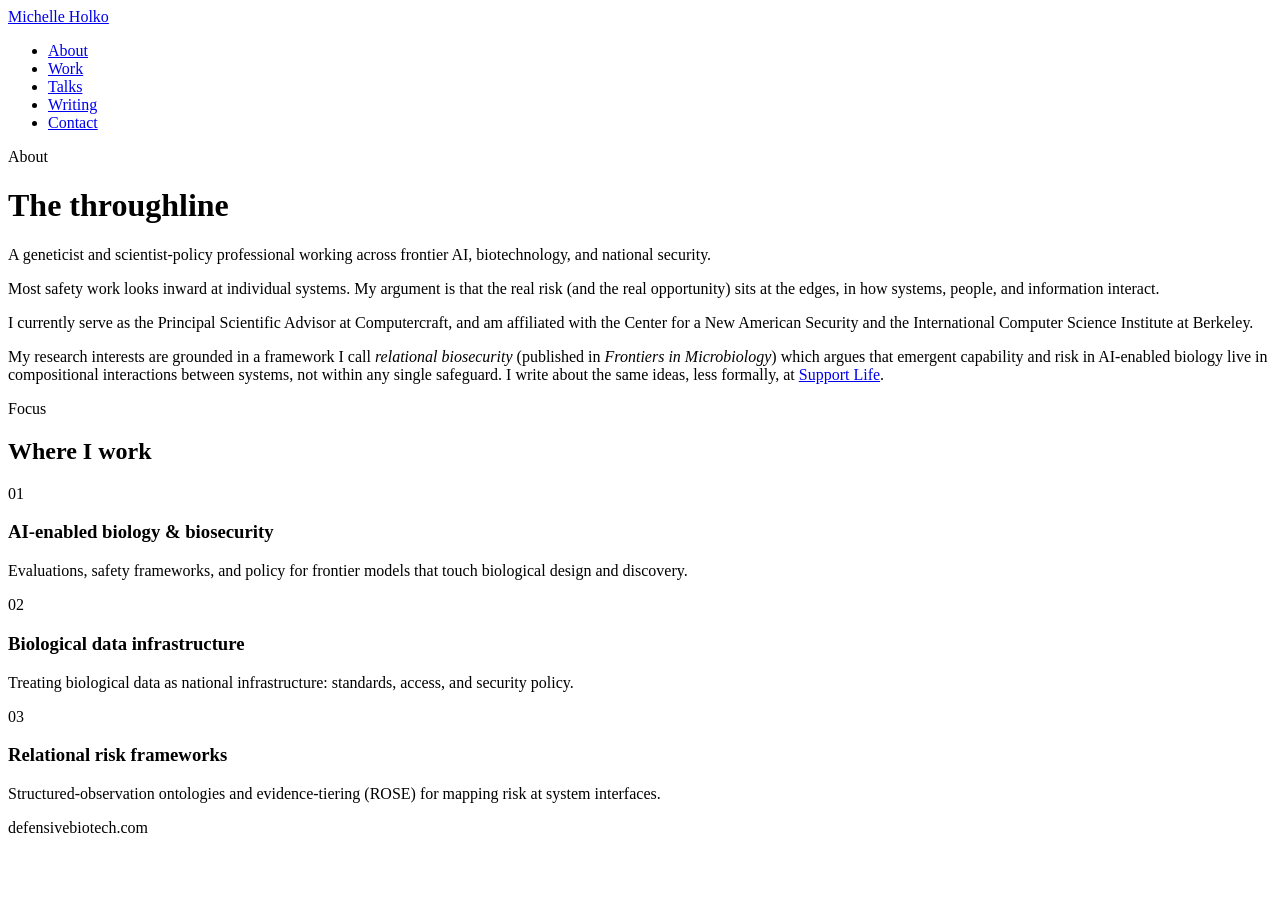
==== about.html @ 617e9eb0 "Add files via upload" ====
<!DOCTYPE html>
<html lang="en">
<head>
<meta charset="UTF-8">
<meta name="viewport" content="width=device-width, initial-scale=1.0">
<title>About - Michelle Holko</title>
<link rel="stylesheet" href="css/site.css">
</head>
<body class="theme-light">

<nav>
  <div class="wrap">
    <a class="nav-name" href="index.html">Michelle Holko</a>
    <ul class="nav-links">
      <li><a href="about.html" class="active">About</a></li>
      <li><a href="work.html">Work</a></li>
      <li><a href="talks.html">Talks</a></li>
      <li><a href="writing.html">Writing</a></li>
      <li><a href="contact.html">Contact</a></li>
    </ul>
  </div>
</nav>

<div class="page-head wrap">
  <span class="eyebrow">About</span>
  <h1>The throughline</h1>
  <p>A geneticist and scientist-policy professional working across frontier AI, biotechnology, and national security.</p>
</div>

<section class="block">
  <div class="wrap">
    <div class="about-copy">
      <p class="lede">Most safety work looks inward at individual systems. My argument is that the real risk (and the real opportunity) sits at the edges, in how systems, people, and information interact.</p>
      <p>I currently serve as the Principal Scientific Advisor at Computercraft, and am affiliated with the Center for a New American Security and the International Computer Science Institute at Berkeley.</p>
      <p>My research interests are grounded in a framework I call <em>relational biosecurity</em> (published in <em>Frontiers in Microbiology</em>) which argues that emergent capability and risk in AI-enabled biology live in compositional interactions between systems, not within any single safeguard. I write about the same ideas, less formally, at <a href="writing.html">Support Life</a>.</p>
    </div>
  </div>
</section>

<section class="block alt">
  <div class="wrap">
    <div class="section-head">
      <span class="eyebrow">Focus</span>
      <h2>Where I work</h2>
    </div>
    <div class="cards">
      <div class="card">
        <span class="num">01</span>
        <h3>AI-enabled biology & biosecurity</h3>
        <p>Evaluations, safety frameworks, and policy for frontier models that touch biological design and discovery.</p>
      </div>
      <div class="card">
        <span class="num">02</span>
        <h3>Biological data infrastructure</h3>
        <p>Treating biological data as national infrastructure: standards, access, and security policy.</p>
      </div>
      <div class="card">
        <span class="num">03</span>
        <h3>Relational risk frameworks</h3>
        <p>Structured-observation ontologies and evidence-tiering (ROSE) for mapping risk at system interfaces.</p>
      </div>
    </div>
  </div>
</section>

<footer>defensivebiotech.com</footer>
</body>
</html>
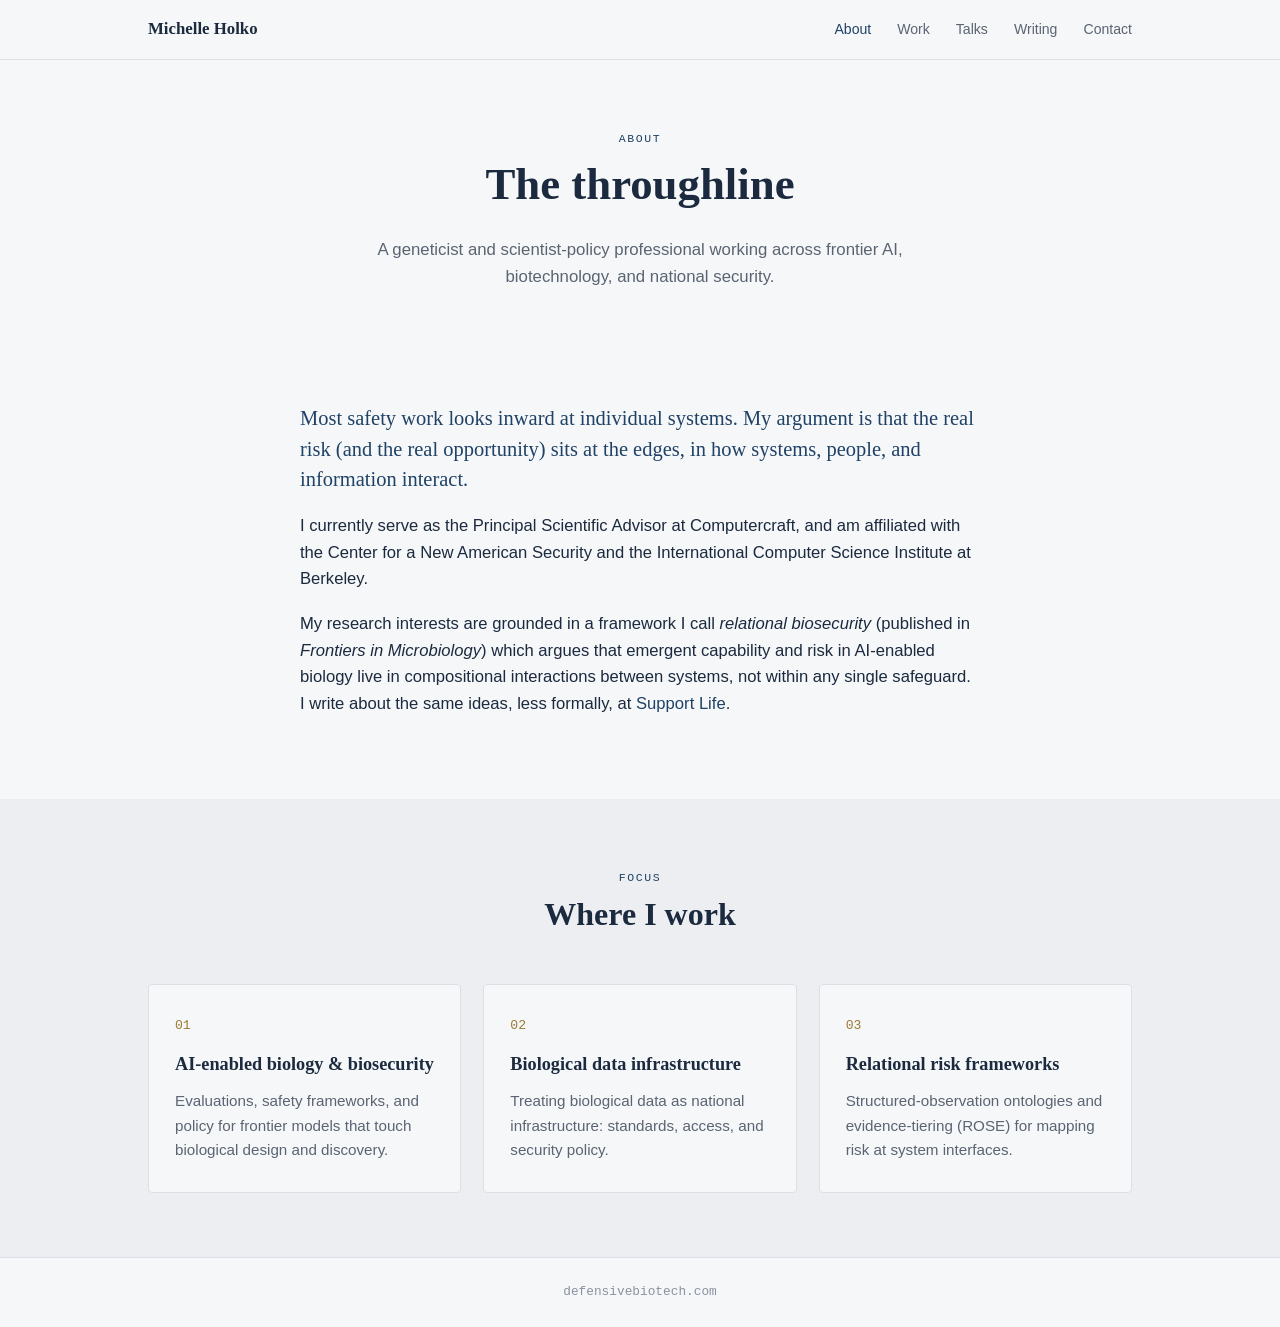
==== commit b6583ac6: "Add files via upload" ====
--- a/about.html
+++ b/about.html
@@ -4,7 +4,7 @@
 <meta charset="UTF-8">
 <meta name="viewport" content="width=device-width, initial-scale=1.0">
 <title>About - Michelle Holko</title>
-<link rel="stylesheet" href="css/site.css">
+<link rel="stylesheet" href="site.css">
 </head>
 <body class="theme-light">
 
--- a/site.css
+++ b/site.css
@@ -0,0 +1,172 @@
+@import url('https://fonts.googleapis.com/css2?family=Fraunces:opsz,wght@9..144,400;9..144,500;9..144,600&family=IBM+Plex+Sans:wght@400;500;600&family=IBM+Plex+Mono:wght@400;500&display=swap');
+
+:root{
+  --max:1040px;
+  /* light theme (interior pages) */
+  --l-bg:#F6F7F9;
+  --l-bg-deep:#ECEEF2;
+  --l-ink:#1B2A3E;
+  --l-slate:#5A6472;
+  --l-slate-light:#8B93A0;
+  --l-accent:#2E5C8A;
+  --l-accent-deep:#1F4266;
+  --l-accent-bg:#E5ECF3;
+  --l-line:#DBE0E6;
+  --l-gold:#9C7A33;
+}
+*{box-sizing:border-box;}
+html{scroll-behavior:smooth;}
+body{
+  margin:0;
+  font-family:'IBM Plex Sans', sans-serif;
+  line-height:1.6;
+  font-size:16px;
+}
+h1,h2,h3{font-family:'Fraunces', serif; font-weight:600; margin:0;}
+.wrap{max-width:var(--max); margin:0 auto; padding:0 28px;}
+a{text-decoration:none;}
+
+/* ============ LIGHT THEME (interior pages) ============ */
+body.theme-light{background:var(--l-bg); color:var(--l-ink);}
+.theme-light a{color:var(--l-accent-deep);}
+.theme-light .eyebrow{
+  font-family:'IBM Plex Mono', monospace; font-size:0.72rem; letter-spacing:0.14em;
+  text-transform:uppercase; color:var(--l-accent-deep);
+}
+.theme-light nav{
+  position:sticky; top:0; z-index:50;
+  background:rgba(246,247,249,0.92); backdrop-filter:blur(6px);
+  border-bottom:1px solid var(--l-line);
+}
+.theme-light nav .wrap{display:flex; align-items:center; justify-content:space-between; padding:16px 28px;}
+.theme-light .nav-name{font-family:'Fraunces', serif; font-weight:600; font-size:1.05rem; color:var(--l-ink);}
+.theme-light .nav-links{display:flex; gap:26px; list-style:none; margin:0; padding:0; font-size:0.88rem;}
+.theme-light .nav-links a{color:var(--l-slate);}
+.theme-light .nav-links a:hover, .theme-light .nav-links a.active{color:var(--l-accent-deep);}
+
+.theme-light .page-head{padding:64px 0 48px; text-align:center;}
+.theme-light .page-head h1{font-size:clamp(2rem,4vw,2.8rem);}
+.theme-light .page-head p{color:var(--l-slate); max-width:560px; margin:16px auto 0; font-size:1.05rem;}
+
+.theme-light section.block{padding:64px 0;}
+.theme-light section.block.alt{background:var(--l-bg-deep);}
+.theme-light .section-head{text-align:center; margin-bottom:44px;}
+.theme-light .section-head h2{font-size:clamp(1.5rem,3vw,2rem);}
+
+.theme-light .about-copy{max-width:680px; margin:0 auto; text-align:left;}
+.theme-light .about-copy p{margin:0 0 18px; font-size:1.04rem;}
+.theme-light .about-copy p.lede{
+  font-family:'Fraunces', serif; font-size:1.28rem; font-weight:500;
+  color:var(--l-accent-deep); line-height:1.5;
+}
+
+.theme-light .cards{display:grid; grid-template-columns:repeat(3,1fr); gap:22px;}
+.theme-light .card{background:var(--l-bg); border:1px solid var(--l-line); border-radius:4px; padding:30px 26px;}
+.theme-light .card .num{font-family:'IBM Plex Mono', monospace; color:var(--l-gold); font-size:0.82rem; display:block; margin-bottom:14px;}
+.theme-light .card h3{font-size:1.14rem; margin-bottom:10px; color:var(--l-ink);}
+.theme-light .card p{margin:0; color:var(--l-slate); font-size:0.95rem;}
+
+.theme-light .timeline{max-width:720px; margin:0 auto;}
+.theme-light .tl-item{display:grid; grid-template-columns:150px 1fr; gap:24px; padding:22px 0; border-top:1px solid var(--l-line);}
+.theme-light .tl-item:last-child{border-bottom:1px solid var(--l-line);}
+.theme-light .tl-date{font-family:'IBM Plex Mono', monospace; font-size:0.82rem; color:var(--l-slate-light); padding-top:3px;}
+.theme-light .tl-role h3{font-size:1.05rem; margin-bottom:4px; color:var(--l-ink);}
+.theme-light .tl-role p{margin:0; color:var(--l-slate); font-size:0.94rem;}
+
+.theme-light .media-list{max-width:760px; margin:0 auto;}
+.theme-light .media-item{display:flex; justify-content:space-between; align-items:baseline; gap:20px; padding:22px 0; border-top:1px solid var(--l-line);}
+.theme-light .media-list .media-item:last-child{border-bottom:1px solid var(--l-line);}
+.theme-light .media-item h3{font-size:1.04rem; font-family:'IBM Plex Sans', sans-serif; margin-bottom:4px; color:var(--l-ink);}
+.theme-light .media-item p{margin:0; color:var(--l-slate); font-size:0.92rem;}
+.theme-light .media-tag{font-family:'IBM Plex Mono', monospace; font-size:0.74rem; color:var(--l-accent-deep); white-space:nowrap; padding-top:2px;}
+
+.theme-light .writing-grid{display:grid; grid-template-columns:repeat(2,1fr); gap:24px; max-width:840px; margin:0 auto;}
+.theme-light .writing-card{background:var(--l-bg); border:1px solid var(--l-line); border-radius:6px; overflow:hidden;}
+.theme-light .writing-card img{width:100%; height:170px; object-fit:cover; display:block; background:var(--l-bg-deep);}
+.theme-light .writing-card .body{padding:20px 22px;}
+.theme-light .writing-card h3{font-size:1.08rem; margin-bottom:8px; color:var(--l-ink);}
+.theme-light .writing-card p{margin:0 0 12px; color:var(--l-slate); font-size:0.92rem;}
+.theme-light .writing-card a{font-family:'IBM Plex Mono', monospace; font-size:0.78rem;}
+
+.theme-light .img-placeholder{
+  display:flex; align-items:center; justify-content:center;
+  color:var(--l-slate-light); font-family:'IBM Plex Mono', monospace; font-size:0.75rem;
+  border:1px dashed var(--l-slate-light);
+}
+
+.theme-light .contact{text-align:center; padding:80px 0 90px;}
+.theme-light .contact h2{font-size:clamp(1.7rem,3.2vw,2.2rem); margin-bottom:14px; color:var(--l-ink);}
+.theme-light .contact p{color:var(--l-slate); max-width:480px; margin:0 auto 30px;}
+.theme-light .contact-links{display:flex; gap:16px; justify-content:center; flex-wrap:wrap;}
+.theme-light .btn{
+  font-family:'IBM Plex Mono', monospace; font-size:0.82rem; padding:12px 22px; border-radius:3px;
+  border:1px solid var(--l-ink); color:var(--l-ink);
+}
+.theme-light .btn.primary{background:var(--l-accent-deep); color:#fff; border-color:var(--l-accent-deep);}
+
+.theme-light footer{
+  border-top:1px solid var(--l-line); padding:24px 0; text-align:center;
+  color:var(--l-slate-light); font-size:0.8rem; font-family:'IBM Plex Mono', monospace;
+}
+
+.placeholder-flag{
+  display:inline-block; margin-left:8px; font-family:'IBM Plex Mono',monospace;
+  font-size:0.68rem; color:var(--l-gold); border:1px dashed var(--l-gold);
+  padding:1px 6px; border-radius:3px; vertical-align:middle;
+}
+
+/* ============ DARK THEME (home page) ============ */
+body.theme-dark{
+  background:#0E1B2E; color:#F2F5F8; min-height:100vh;
+}
+.theme-dark .d-nav{
+  position:absolute; top:0; left:0; right:0; z-index:10;
+  padding:28px 0;
+}
+.theme-dark .d-nav .wrap{display:flex; justify-content:space-between; align-items:center;}
+.theme-dark .d-name{font-family:'Fraunces', serif; font-size:1.05rem; color:#F2F5F8;}
+.theme-dark .d-links{display:flex; gap:28px; list-style:none; margin:0; padding:0; font-size:0.85rem;}
+.theme-dark .d-links a{color:#9FB2C8;}
+.theme-dark .d-links a:hover{color:#F2F5F8;}
+
+.theme-dark .hero{
+  min-height:100vh; display:flex; align-items:center;
+  padding:120px 0 80px;
+}
+.theme-dark .hero .wrap{display:grid; grid-template-columns:1.1fr 0.9fr; gap:56px; align-items:center;}
+.theme-dark .hero-copy .eyebrow{
+  font-family:'IBM Plex Mono', monospace; font-size:0.74rem; letter-spacing:0.16em;
+  text-transform:uppercase; color:#4A8FD6; margin-bottom:20px; display:block;
+}
+.theme-dark .hero-copy h1{font-size:clamp(2.6rem,5vw,4rem); line-height:1.08; color:#F6F8FA;}
+.theme-dark .hero-copy .tagline{
+  font-family:'Fraunces', serif; font-style:italic; font-weight:400;
+  color:#B7C6D8; font-size:1.2rem; margin:24px 0 34px; max-width:480px;
+}
+.theme-dark .hero-links{display:flex; gap:16px; flex-wrap:wrap;}
+.theme-dark .hero-links a{
+  font-family:'IBM Plex Mono', monospace; font-size:0.82rem; padding:12px 22px;
+  border-radius:3px; border:1px solid rgba(242,245,248,0.3); color:#F2F5F8;
+}
+.theme-dark .hero-links a.primary{background:#4A8FD6; border-color:#4A8FD6; color:#0E1B2E;}
+
+.theme-dark .hero-portrait{
+  width:100%; aspect-ratio:4/5; border-radius:6px; overflow:hidden;
+  border:1px solid rgba(242,245,248,0.14);
+}
+.theme-dark .hero-portrait img{width:100%; height:100%; object-fit:cover; display:block;}
+
+.theme-dark .scroll-cue{
+  position:absolute; bottom:36px; left:50%; transform:translateX(-50%);
+  font-family:'IBM Plex Mono', monospace; font-size:0.72rem; color:#7E90A6;
+  letter-spacing:0.1em; text-transform:uppercase;
+}
+
+@media (max-width: 820px){
+  .theme-light .cards{grid-template-columns:1fr;}
+  .theme-light .writing-grid{grid-template-columns:1fr;}
+  .theme-light .tl-item{grid-template-columns:1fr; gap:4px;}
+  .theme-dark .hero .wrap{grid-template-columns:1fr; text-align:left;}
+  .theme-dark .hero-portrait{max-width:280px;}
+  .theme-light nav .wrap, .theme-dark .d-nav .wrap{flex-direction:column; gap:12px; align-items:flex-start;}
+}
